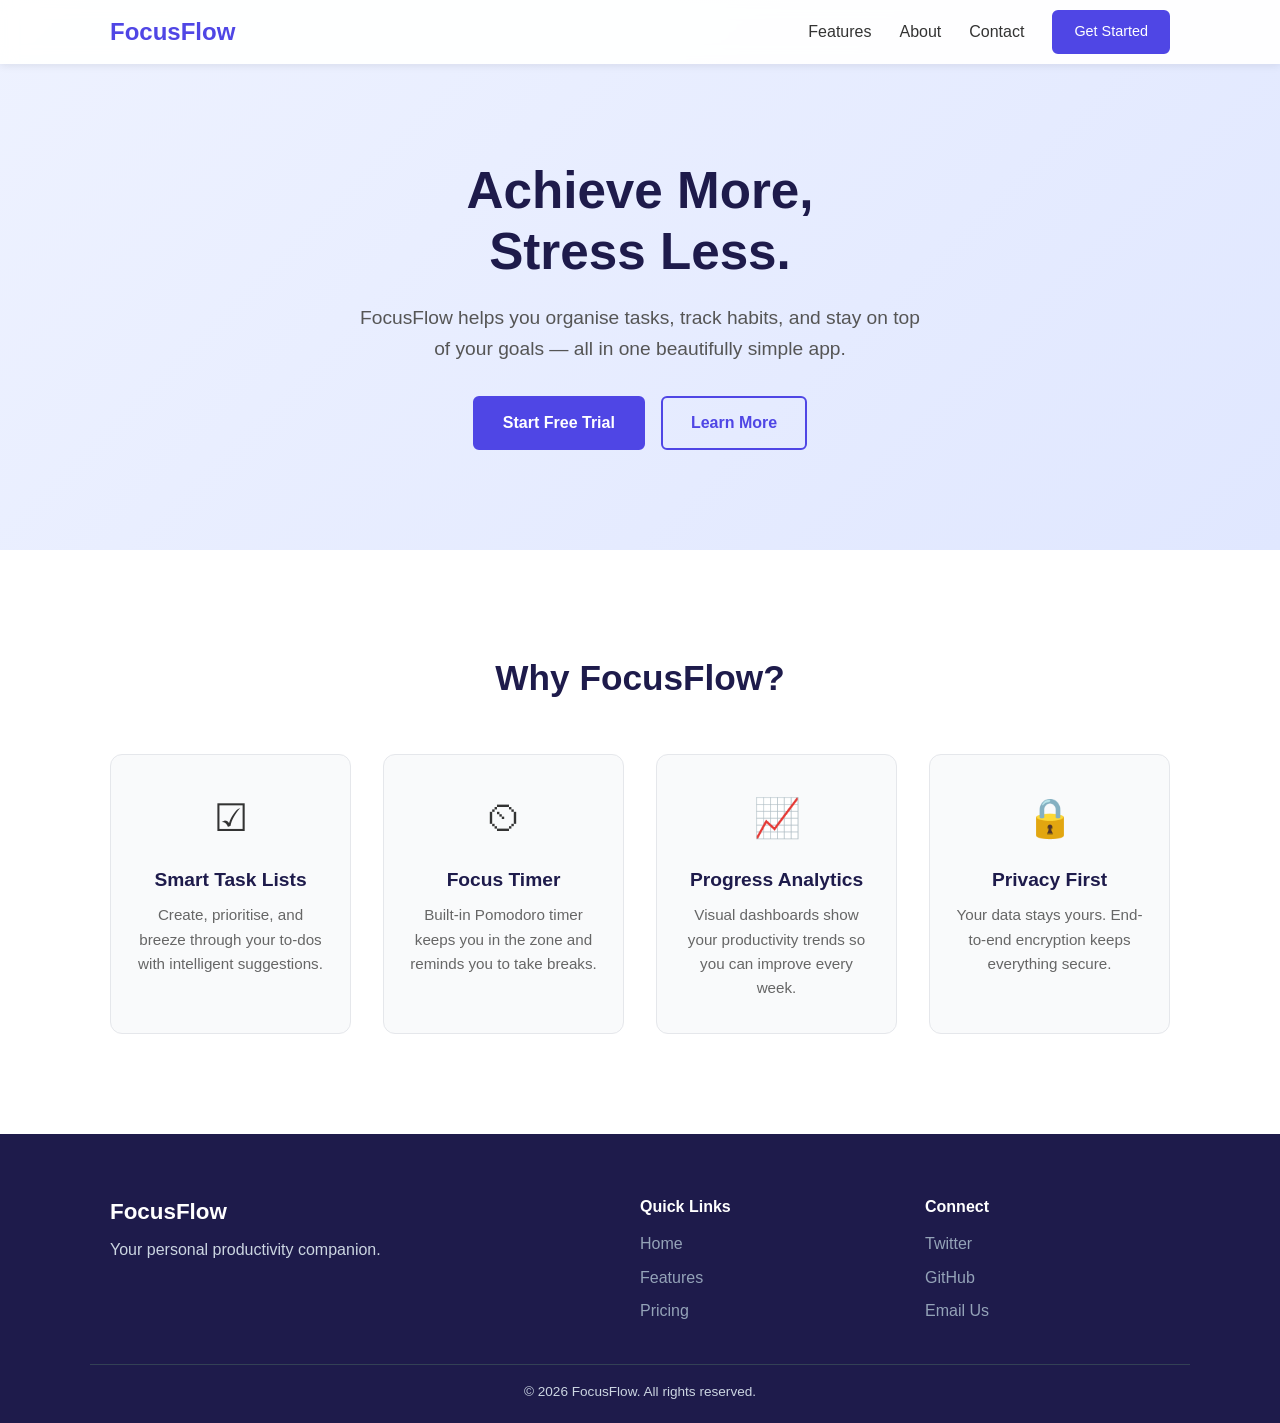
==== index.html @ 34d5b0bc "Initial commit" ====
<!DOCTYPE html>
<html lang="en">
<head>
  <meta charset="UTF-8" />
  <meta name="viewport" content="width=device-width, initial-scale=1.0" />
  <title>FocusFlow – Stay Productive</title>
  <link rel="stylesheet" href="styles.css" />
</head>
<body>

  <!-- Navbar -->
  <nav class="navbar">
    <div class="container navbar-inner">
      <a href="#" class="logo">FocusFlow</a>
      <ul class="nav-links">
        <li><a href="#features">Features</a></li>
        <li><a href="#hero">About</a></li>
        <li><a href="#footer">Contact</a></li>
        <li><a href="#" class="btn btn-small">Get Started</a></li>
      </ul>
    </div>
  </nav>

  <!-- Hero Section -->
  <section id="hero" class="hero">
    <div class="container hero-content">
      <h1>Achieve More,<br />Stress Less.</h1>
      <p>
        FocusFlow helps you organise tasks, track habits, and stay on top of
        your goals — all in one beautifully simple app.
      </p>
      <div class="hero-buttons">
        <a href="#" class="btn">Start Free Trial</a>
        <a href="#features" class="btn btn-outline">Learn More</a>
      </div>
    </div>
  </section>

  <!-- Features Section -->
  <section id="features" class="features">
    <div class="container">
      <h2 class="section-title">Why FocusFlow?</h2>
      <div class="features-grid">

        <div class="feature-card">
          <div class="feature-icon">&#9745;</div>
          <h3>Smart Task Lists</h3>
          <p>Create, prioritise, and breeze through your to-dos with intelligent suggestions.</p>
        </div>

        <div class="feature-card">
          <div class="feature-icon">&#9202;</div>
          <h3>Focus Timer</h3>
          <p>Built-in Pomodoro timer keeps you in the zone and reminds you to take breaks.</p>
        </div>

        <div class="feature-card">
          <div class="feature-icon">&#128200;</div>
          <h3>Progress Analytics</h3>
          <p>Visual dashboards show your productivity trends so you can improve every week.</p>
        </div>

        <div class="feature-card">
          <div class="feature-icon">&#128274;</div>
          <h3>Privacy First</h3>
          <p>Your data stays yours. End-to-end encryption keeps everything secure.</p>
        </div>

      </div>
    </div>
  </section>

  <!-- Footer -->
  <footer id="footer" class="footer">
    <div class="container footer-inner">
      <div class="footer-brand">
        <h3>FocusFlow</h3>
        <p>Your personal productivity companion.</p>
      </div>
      <div class="footer-links">
        <h4>Quick Links</h4>
        <ul>
          <li><a href="#hero">Home</a></li>
          <li><a href="#features">Features</a></li>
          <li><a href="#">Pricing</a></li>
        </ul>
      </div>
      <div class="footer-links">
        <h4>Connect</h4>
        <ul>
          <li><a href="#">Twitter</a></li>
          <li><a href="#">GitHub</a></li>
          <li><a href="#">Email Us</a></li>
        </ul>
      </div>
    </div>
    <div class="footer-bottom container">
      <p>&copy; 2026 FocusFlow. All rights reserved.</p>
    </div>
  </footer>

</body>
</html>
---- styles.css ----
/* ===== Reset & Base ===== */
*,
*::before,
*::after {
  margin: 0;
  padding: 0;
  box-sizing: border-box;
}

html {
  scroll-behavior: smooth;
}

body {
  font-family: "Segoe UI", Tahoma, Geneva, Verdana, sans-serif;
  color: #333;
  line-height: 1.6;
}

a {
  text-decoration: none;
  color: inherit;
}

ul {
  list-style: none;
}

img {
  max-width: 100%;
}

.container {
  max-width: 1100px;
  margin: 0 auto;
  padding: 0 20px;
}

/* ===== Buttons ===== */
.btn {
  display: inline-block;
  padding: 12px 28px;
  border-radius: 6px;
  font-size: 1rem;
  font-weight: 600;
  cursor: pointer;
  transition: background 0.3s, transform 0.2s;
  background: #4f46e5;
  color: #fff;
  border: 2px solid #4f46e5;
}

.btn:hover {
  background: #3730a3;
  border-color: #3730a3;
  transform: translateY(-2px);
}

.btn-outline {
  background: transparent;
  color: #4f46e5;
}

.btn-outline:hover {
  background: #4f46e5;
  color: #fff;
}

.btn-small {
  padding: 8px 20px;
  font-size: 0.9rem;
}

/* ===== Navbar ===== */
.navbar {
  position: fixed;
  top: 0;
  left: 0;
  width: 100%;
  background: rgba(255, 255, 255, 0.95);
  backdrop-filter: blur(8px);
  box-shadow: 0 2px 8px rgba(0, 0, 0, 0.08);
  z-index: 1000;
}

.navbar-inner {
  display: flex;
  align-items: center;
  justify-content: space-between;
  height: 64px;
}

.logo {
  font-size: 1.5rem;
  font-weight: 700;
  color: #4f46e5;
}

.nav-links {
  display: flex;
  align-items: center;
  gap: 28px;
}

.nav-links a {
  font-weight: 500;
  transition: color 0.2s;
}

.nav-links a:hover {
  color: #4f46e5;
}

/* ===== Hero Section ===== */
.hero {
  padding: 160px 0 100px;
  background: linear-gradient(135deg, #eef2ff 0%, #e0e7ff 100%);
  text-align: center;
}

.hero-content h1 {
  font-size: 3.2rem;
  font-weight: 800;
  color: #1e1b4b;
  margin-bottom: 20px;
  line-height: 1.2;
}

.hero-content p {
  font-size: 1.2rem;
  max-width: 560px;
  margin: 0 auto 32px;
  color: #555;
}

.hero-buttons {
  display: flex;
  gap: 16px;
  justify-content: center;
  flex-wrap: wrap;
}

/* ===== Features Section ===== */
.features {
  padding: 100px 0;
  background: #fff;
}

.section-title {
  text-align: center;
  font-size: 2.2rem;
  font-weight: 700;
  color: #1e1b4b;
  margin-bottom: 48px;
}

.features-grid {
  display: grid;
  grid-template-columns: repeat(auto-fit, minmax(230px, 1fr));
  gap: 32px;
}

.feature-card {
  background: #f9fafb;
  border: 1px solid #e5e7eb;
  border-radius: 12px;
  padding: 32px 24px;
  text-align: center;
  transition: transform 0.3s, box-shadow 0.3s;
}

.feature-card:hover {
  transform: translateY(-6px);
  box-shadow: 0 12px 24px rgba(79, 70, 229, 0.12);
}

.feature-icon {
  font-size: 2.4rem;
  margin-bottom: 16px;
}

.feature-card h3 {
  font-size: 1.2rem;
  margin-bottom: 8px;
  color: #1e1b4b;
}

.feature-card p {
  font-size: 0.95rem;
  color: #666;
}

/* ===== Footer ===== */
.footer {
  background: #1e1b4b;
  color: #cbd5e1;
  padding: 60px 0 20px;
}

.footer-inner {
  display: grid;
  grid-template-columns: 2fr 1fr 1fr;
  gap: 40px;
  margin-bottom: 40px;
}

.footer-brand h3 {
  font-size: 1.4rem;
  color: #fff;
  margin-bottom: 8px;
}

.footer-links h4 {
  color: #fff;
  margin-bottom: 12px;
  font-size: 1rem;
}

.footer-links ul {
  display: flex;
  flex-direction: column;
  gap: 8px;
}

.footer-links a {
  color: #94a3b8;
  transition: color 0.2s;
}

.footer-links a:hover {
  color: #e0e7ff;
}

.footer-bottom {
  border-top: 1px solid #334155;
  padding-top: 16px;
  text-align: center;
  font-size: 0.85rem;
}

/* ===== Responsive ===== */
@media (max-width: 768px) {
  .hero-content h1 {
    font-size: 2.2rem;
  }

  .nav-links {
    gap: 16px;
  }

  .footer-inner {
    grid-template-columns: 1fr;
    text-align: center;
  }
}
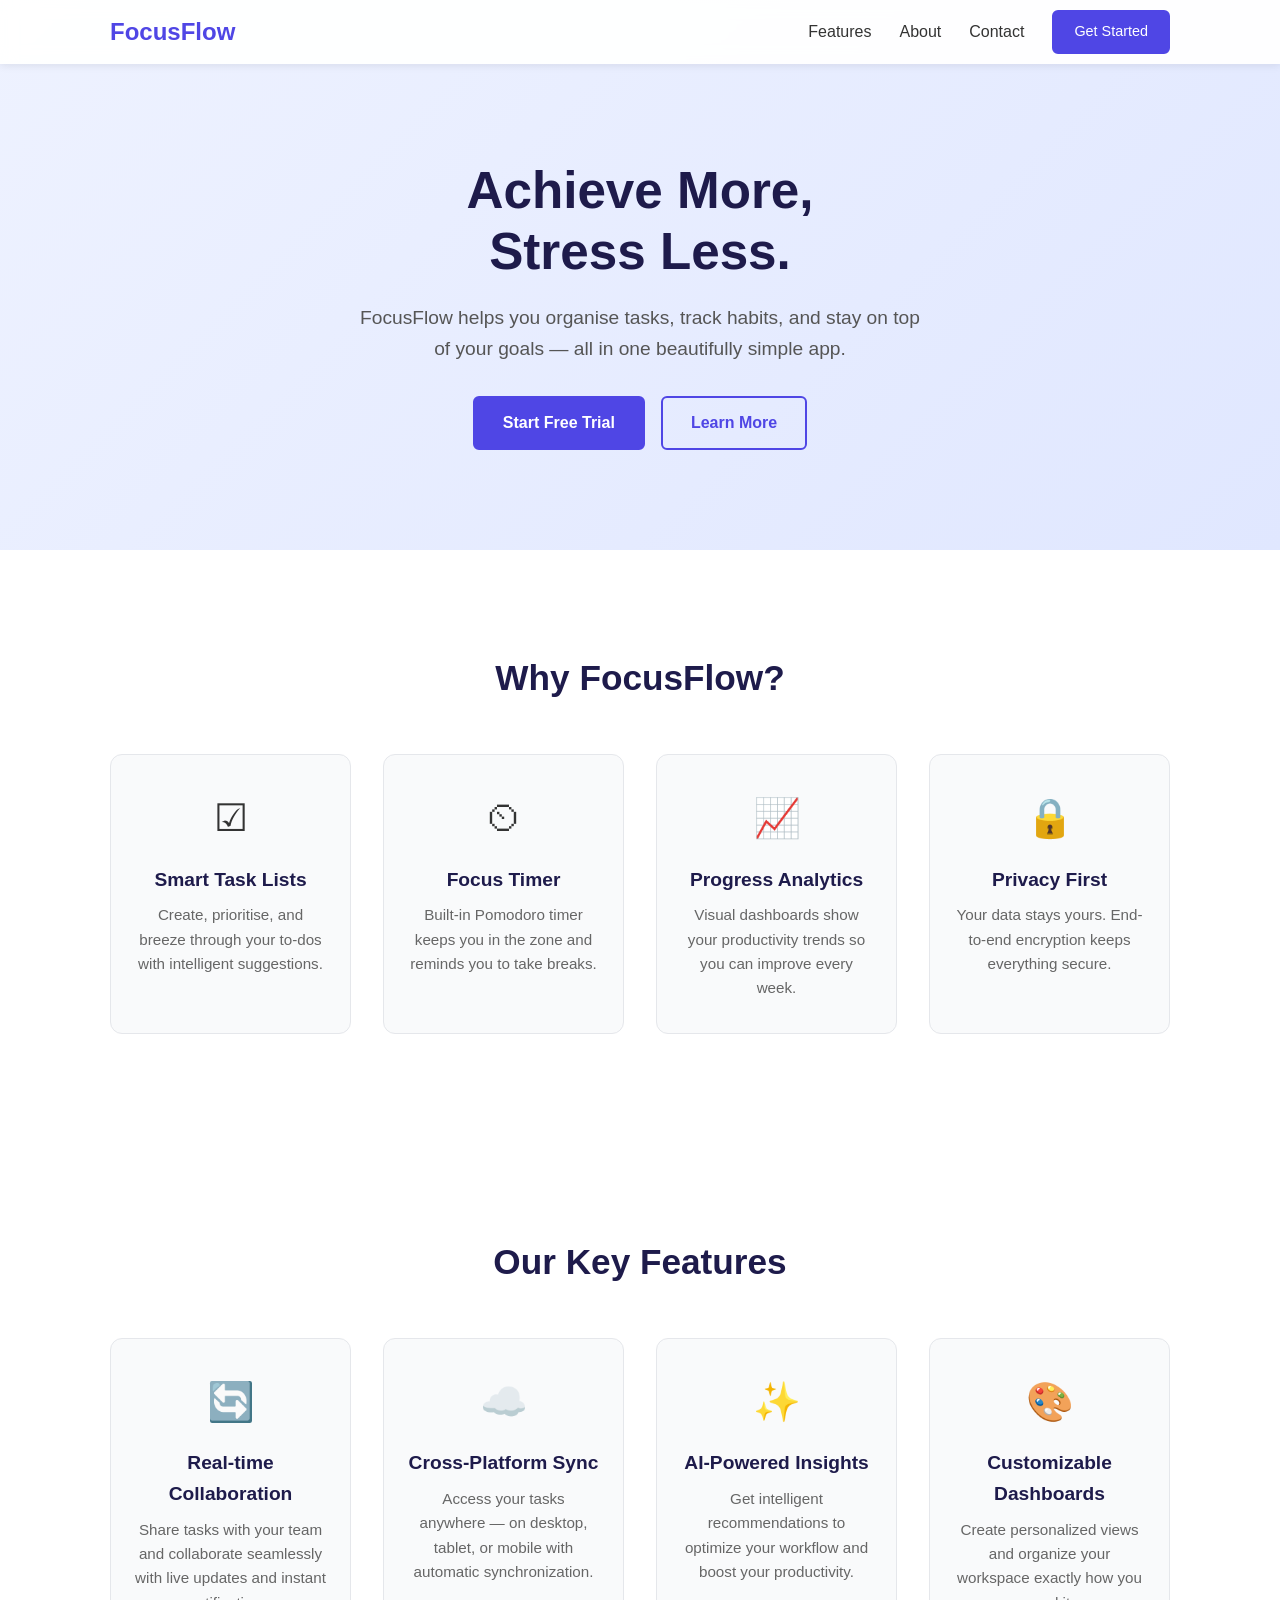
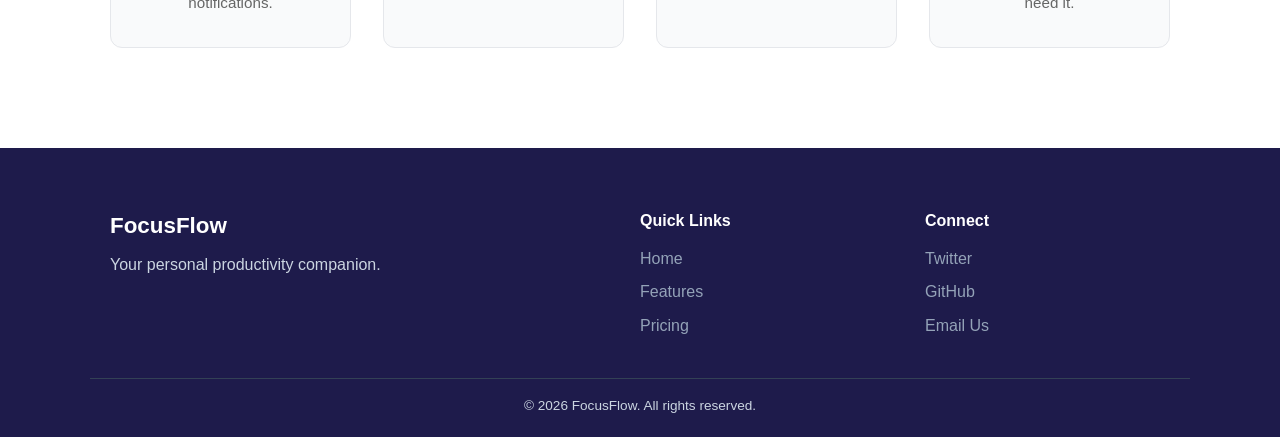
==== commit 516348f1: "added features tab" ====
--- a/index.html
+++ b/index.html
@@ -70,6 +70,40 @@
     </div>
   </section>
 
+  <!-- Additional Features Section -->
+  <section class="features">
+    <div class="container">
+      <h2 class="section-title">Our Key Features</h2>
+      <div class="features-grid">
+
+        <div class="feature-card">
+          <div class="feature-icon">🔄</div>
+          <h3>Real-time Collaboration</h3>
+          <p>Share tasks with your team and collaborate seamlessly with live updates and instant notifications.</p>
+        </div>
+
+        <div class="feature-card">
+          <div class="feature-icon">☁️</div>
+          <h3>Cross-Platform Sync</h3>
+          <p>Access your tasks anywhere — on desktop, tablet, or mobile with automatic synchronization.</p>
+        </div>
+
+        <div class="feature-card">
+          <div class="feature-icon">✨</div>
+          <h3>AI-Powered Insights</h3>
+          <p>Get intelligent recommendations to optimize your workflow and boost your productivity.</p>
+        </div>
+
+        <div class="feature-card">
+          <div class="feature-icon">🎨</div>
+          <h3>Customizable Dashboards</h3>
+          <p>Create personalized views and organize your workspace exactly how you need it.</p>
+        </div>
+
+      </div>
+    </div>
+  </section>
+
   <!-- Footer -->
   <footer id="footer" class="footer">
     <div class="container footer-inner">
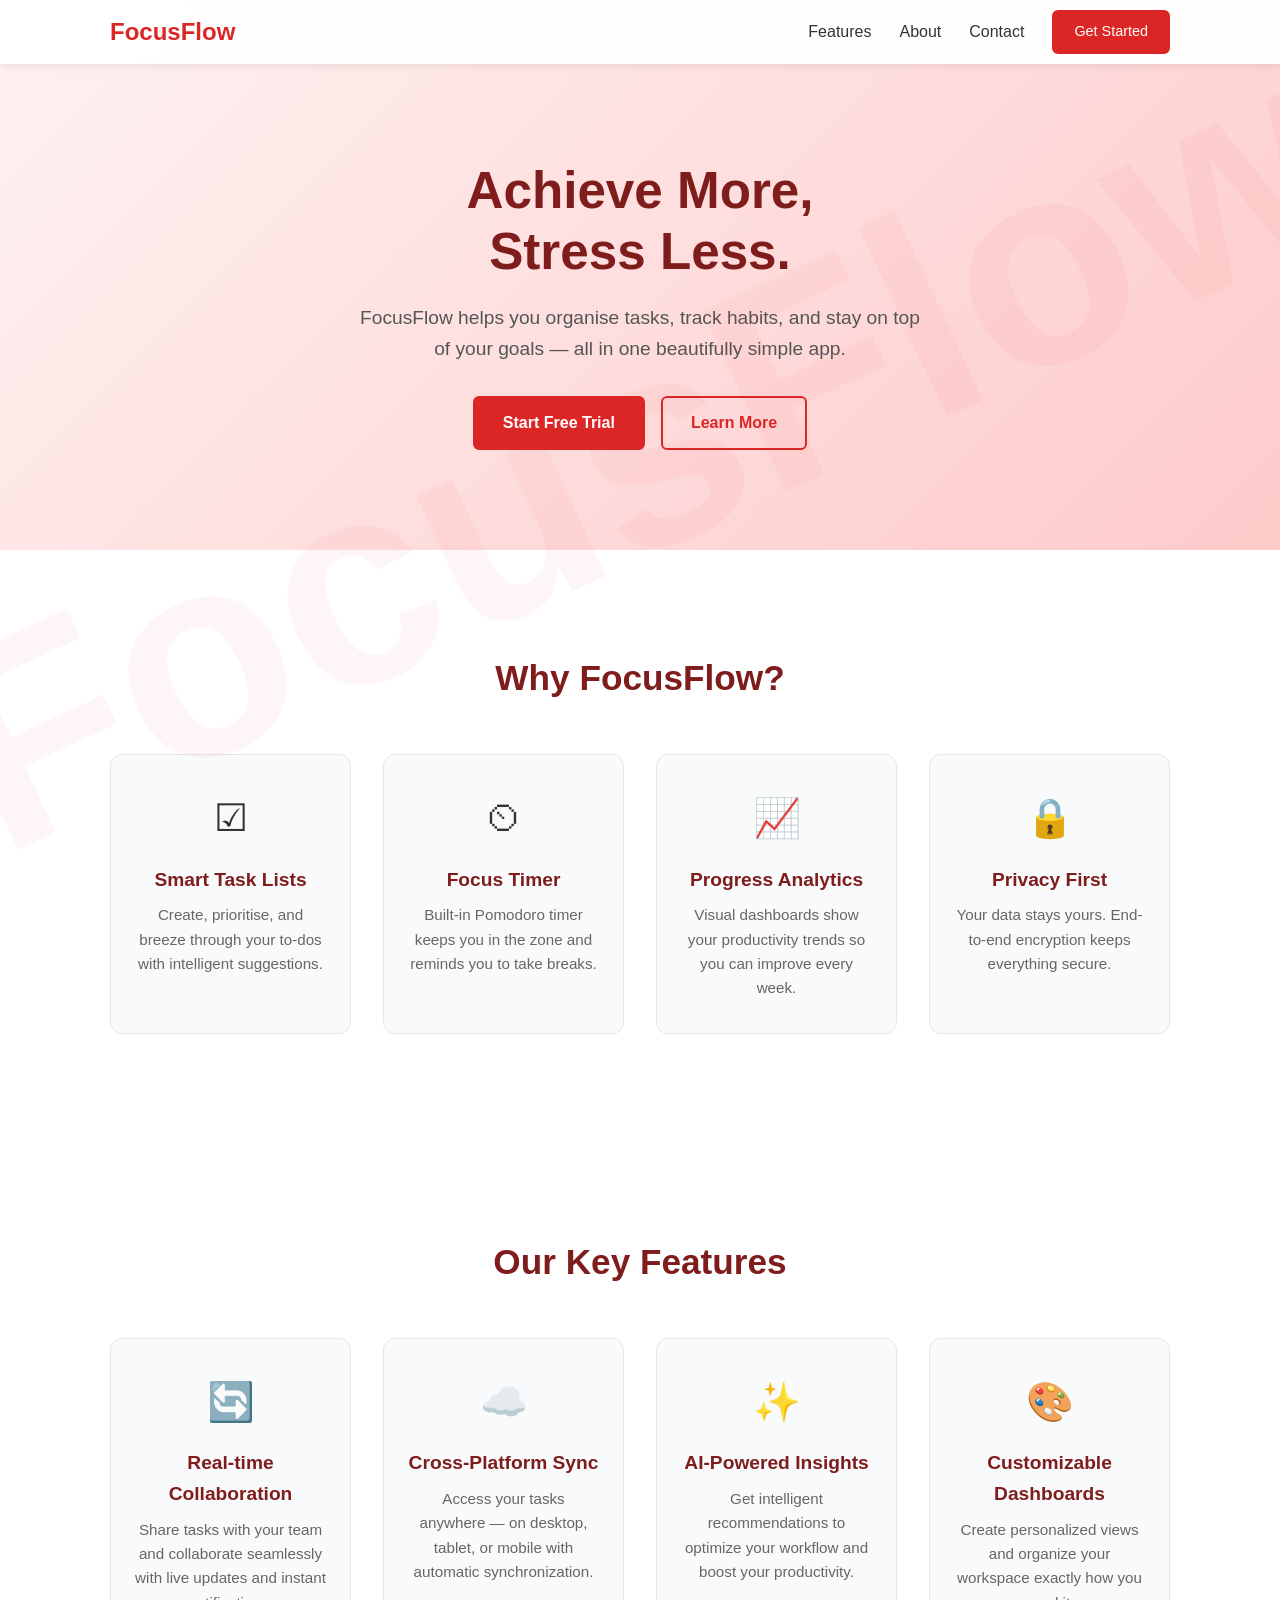
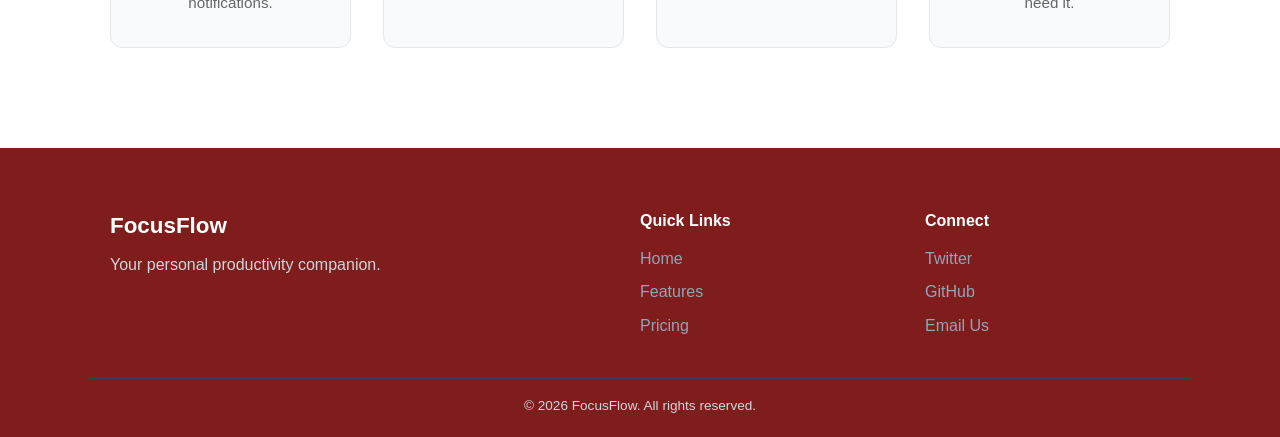
==== commit 9265cb8b: "added backend" ====
--- a/index.html
+++ b/index.html
@@ -16,7 +16,7 @@
         <li><a href="#features">Features</a></li>
         <li><a href="#hero">About</a></li>
         <li><a href="#footer">Contact</a></li>
-        <li><a href="#" class="btn btn-small">Get Started</a></li>
+        <li><a href="login.html" class="btn btn-small">Get Started</a></li>
       </ul>
     </div>
   </nav>
@@ -30,7 +30,7 @@
         your goals — all in one beautifully simple app.
       </p>
       <div class="hero-buttons">
-        <a href="#" class="btn">Start Free Trial</a>
+        <a href="login.html" class="btn">Start Free Trial</a>
         <a href="#features" class="btn btn-outline">Learn More</a>
       </div>
     </div>
--- a/styles.css
+++ b/styles.css
@@ -15,6 +15,23 @@
   font-family: "Segoe UI", Tahoma, Geneva, Verdana, sans-serif;
   color: #333;
   line-height: 1.6;
+  position: relative;
+  overflow-x: hidden;
+}
+
+body::before {
+  content: "FocusFlow";
+  position: fixed;
+  top: 50%;
+  left: 50%;
+  transform: translate(-50%, -50%) rotate(-25deg);
+  font-size: 18rem;
+  font-weight: 800;
+  color: #dc2626;
+  opacity: 0.04;
+  pointer-events: none;
+  z-index: 0;
+  white-space: nowrap;
 }
 
 a {
@@ -45,24 +62,24 @@
   font-weight: 600;
   cursor: pointer;
   transition: background 0.3s, transform 0.2s;
-  background: #4f46e5;
-  color: #fff;
-  border: 2px solid #4f46e5;
+  background: #dc2626;
+  color: #fff;
+  border: 2px solid #dc2626;
 }
 
 .btn:hover {
-  background: #3730a3;
-  border-color: #3730a3;
+  background: #b91c1c;
+  border-color: #b91c1c;
   transform: translateY(-2px);
 }
 
 .btn-outline {
   background: transparent;
-  color: #4f46e5;
+  color: #dc2626;
 }
 
 .btn-outline:hover {
-  background: #4f46e5;
+  background: #dc2626;
   color: #fff;
 }
 
@@ -93,7 +110,7 @@
 .logo {
   font-size: 1.5rem;
   font-weight: 700;
-  color: #4f46e5;
+  color: #dc2626;
 }
 
 .nav-links {
@@ -108,20 +125,20 @@
 }
 
 .nav-links a:hover {
-  color: #4f46e5;
+  color: #dc2626;
 }
 
 /* ===== Hero Section ===== */
 .hero {
   padding: 160px 0 100px;
-  background: linear-gradient(135deg, #eef2ff 0%, #e0e7ff 100%);
+  background: linear-gradient(135deg, #fef2f2 0%, #fecaca 100%);
   text-align: center;
 }
 
 .hero-content h1 {
   font-size: 3.2rem;
   font-weight: 800;
-  color: #1e1b4b;
+  color: #7f1d1d;
   margin-bottom: 20px;
   line-height: 1.2;
 }
@@ -150,7 +167,7 @@
   text-align: center;
   font-size: 2.2rem;
   font-weight: 700;
-  color: #1e1b4b;
+  color: #7f1d1d;
   margin-bottom: 48px;
 }
 
@@ -171,7 +188,7 @@
 
 .feature-card:hover {
   transform: translateY(-6px);
-  box-shadow: 0 12px 24px rgba(79, 70, 229, 0.12);
+  box-shadow: 0 12px 24px rgba(220, 38, 38, 0.12);
 }
 
 .feature-icon {
@@ -182,7 +199,7 @@
 .feature-card h3 {
   font-size: 1.2rem;
   margin-bottom: 8px;
-  color: #1e1b4b;
+  color: #7f1d1d;
 }
 
 .feature-card p {
@@ -192,8 +209,8 @@
 
 /* ===== Footer ===== */
 .footer {
-  background: #1e1b4b;
-  color: #cbd5e1;
+  background: #7f1d1d;
+  color: #d1d5db;
   padding: 60px 0 20px;
 }
 
@@ -228,7 +245,7 @@
 }
 
 .footer-links a:hover {
-  color: #e0e7ff;
+  color: #fecaca;
 }
 
 .footer-bottom {
